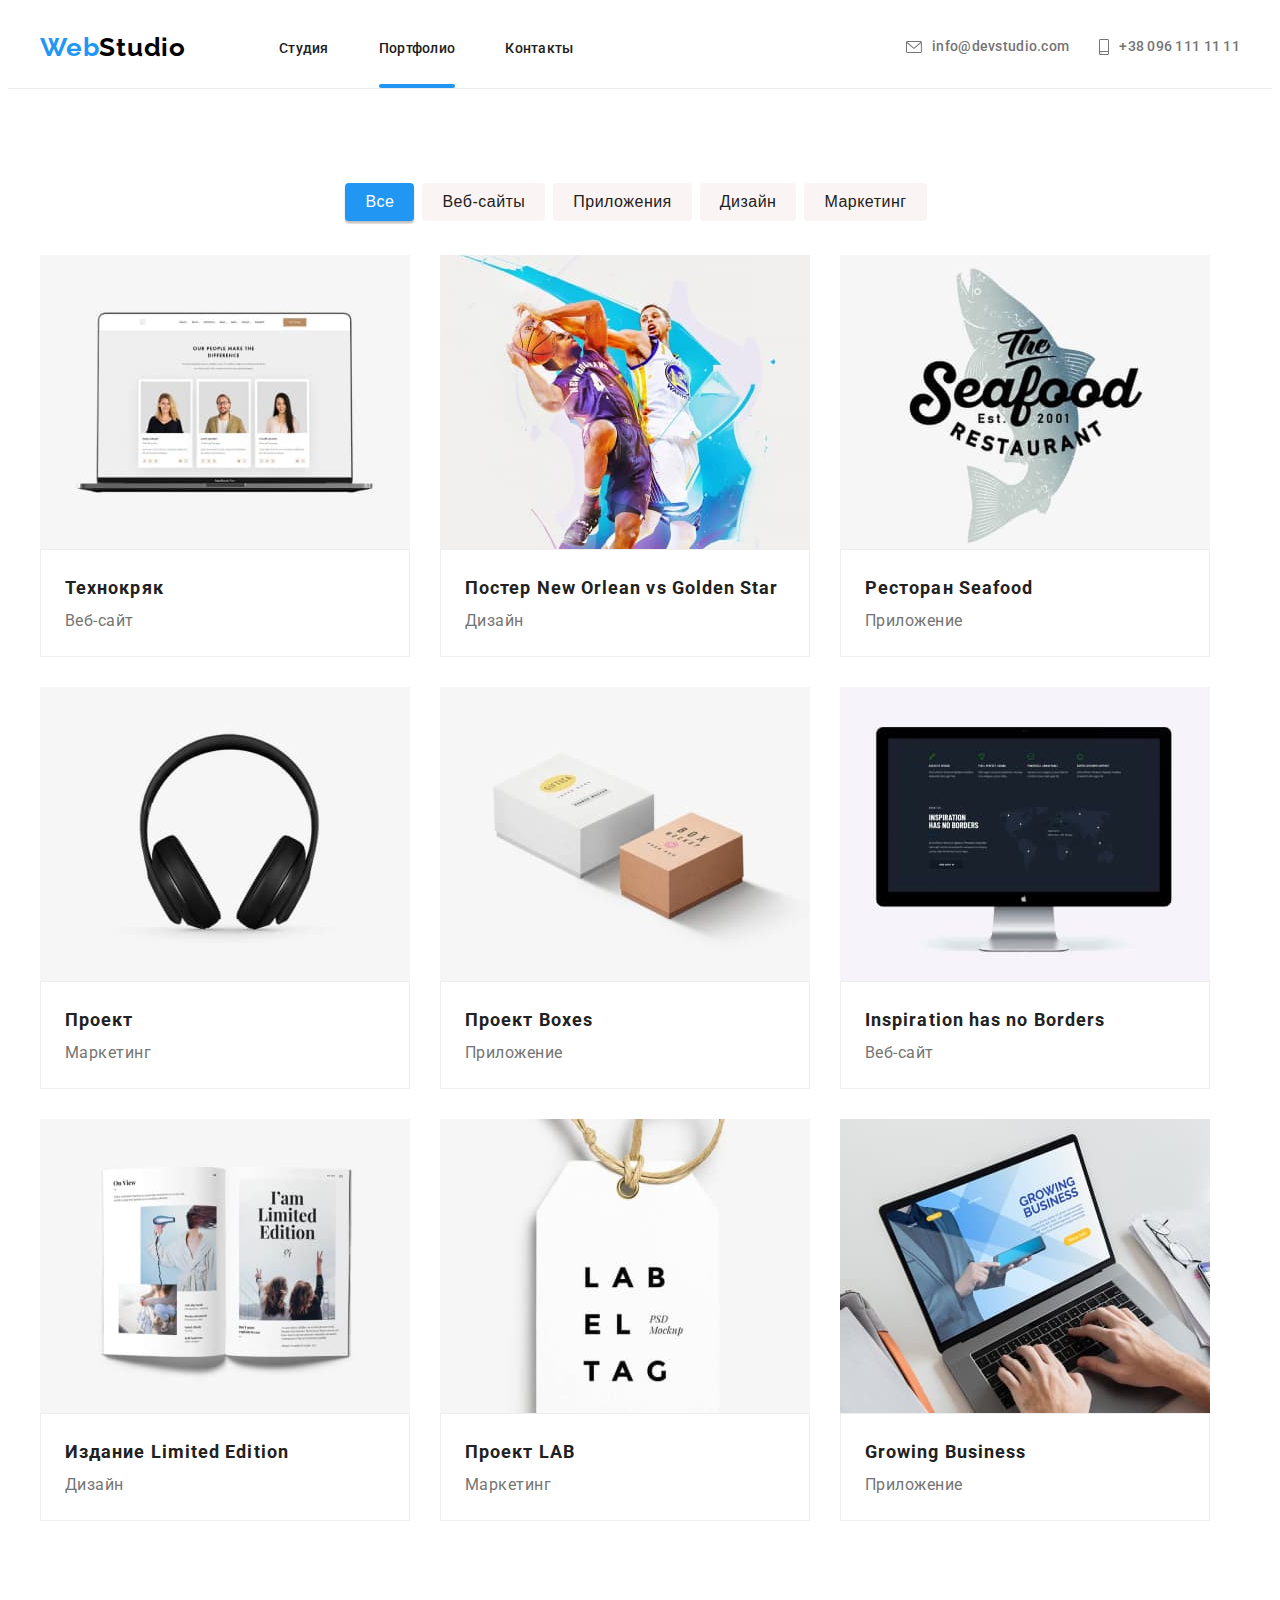
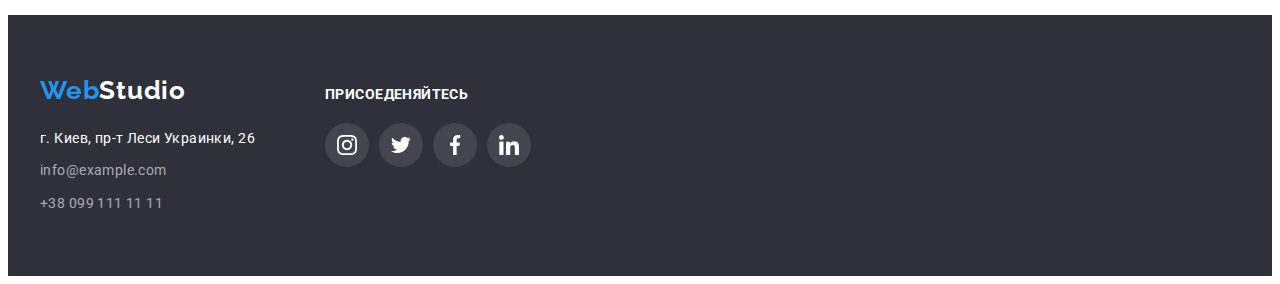
==== portfolio.html @ 37f761b4 "1" ====
<!DOCTYPE html>
<html lang="ru">
  <head>
    <meta charset="UTF-8" />
    <meta http-equiv="X-UA-Compatible" content="IE=edge" />
    <meta name="viewport" content="width=device-width, initial-scale=1.0" />
    <title>Document</title>
    <link rel="preconnect" href="https://fonts.gstatic.com" />
    <link
      href="https://fonts.googleapis.com/css2?family=Raleway:wght@700&family=Roboto:wght@400;500;700;900&display=swap"
      rel="stylesheet"
    />
    <link
      rel="stylesheet"
      href="https://cdnjs.cloudflare.com/ajax/libs/modern-normalize/1.0.0/modern-normalize.min.css"
      integrity="sha512-ISS7cAi1PEhQ8jnbJpJZMd29NlhNj4AWYyLOSp2CE/CsHxTCu+r+t0D2yoJudVrd0/8fTVPUVDzY5Tvli75u/g=="
      crossorigin="anonymous"
    />
    <link rel="stylesheet" href="./css/styles.css" />
  </head>
  <body>
    <!-- Header section-->
    <header class="header">
      <div class="container hearder-container">
        <nav class="navigation">
          <a class="logo link" href="./index.html">Web<span class="logo-color">Studio</span></a>
          <ul class="menu list">
            <li class="menu-item">
              <a class="menu-link link" href="./index.html">Студия</a>
            </li>
            <li class="menu-item">
              <a class="menu-link link current" href="./portfolio.html"> Портфолио </a>
            </li>
            <li class="menu-item">
              <a class="menu-link link" href="#">Контакты</a>
            </li>
          </ul>
        </nav>
        <ul class="contact-list list">
          <li class="contact-list-item">
            <a class="contact-link link" href="mailto:info@devstudio.com">
              <svg class="contact-mail-icon">
                <use href="./images/sprite.svg#icon-mail"></use>
              </svg>
              info@devstudio.com</a
            >
          </li>
          <li class="contact-list-item">
            <a class="contact-link link" href="tel:+380961111111">
              <svg class="contact-phone-icon">
                <use href="./images/sprite.svg#icon-phone"></use>
              </svg>
              +38 096 111 11 11</a
            >
          </li>
        </ul>
      </div>
    </header>
    <!-- Main section-->
    <main>
      <section class="section">
        <div class="container">
          <ul class="menu-button-list list">
            <li class="menu-button-list-item">
              <button type="button" autofocus class="menu-button">Все</button>
            </li>
            <li class="menu-button-list-item">
              <button type="button" class="menu-button">Веб-сайты</button>
            </li>
            <li class="menu-button-list-item">
              <button type="button" class="menu-button">Приложения</button>
            </li>
            <li class="menu-button-list-item">
              <button type="button" class="menu-button">Дизайн</button>
            </li>
            <li class="menu-button-list-item">
              <button type="button" class="menu-button">Маркетинг</button>
            </li>
          </ul>
          <ul class="list-web-design list">
            <li class="list-web-design-item">
              <div class="list-web-container-wrapper">
                <img src="./images/portfolio/img.jpg" alt="" width="370" height="294" />
                <p class="list-web-design-overlay">
                  Технокряк это современная площадка распространения коронавируса. Компании
                  используют эту платформу для цифрового шпионажа и атак на защищённые сервера
                  конкурентов.
                </p>
              </div>
              <div class="list-web-design-div">
                <h3 class="link-title-pf">Технокряк</h3>
                <p class="link-subtitle-pf">Веб-сайт</p>
              </div>
            </li>
            <li class="list-web-design-item">
              <div class="list-web-container-wrapper">
                <img src="./images/portfolio/img-1.jpg" alt="" width="370" height="294" />
                <p class="list-web-design-overlay">
                  Lorem ipsum dolor sit amet, consectetur adipiscing elit, sed do eiusmod tempor
                  incididunt ut labore et dolore magna aliqua. Ut enim ad minim veniam, quis nostrud
                  exercitation ullamco laboris nisi ut aliquip ex ea commodo consequat. Duis aute
                  irure dolor in reprehenderit in voluptate velit esse cillum dolore eu fugiat nulla
                  pariatur. Excepteur sint occaecat cupidatat non proident, sunt in culpa qui
                  officia deserunt mollit anim id est laborum.
                </p>
              </div>

              <div class="list-web-design-div">
                <h3 class="link-title-pf">Постер New Orlean vs Golden Star</h3>
                <p class="link-subtitle-pf">Дизайн</p>
              </div>
            </li>
            <li class="list-web-design-item">
              <div class="list-web-container-wrapper">
                <img src="./images/portfolio/img-2.jpg" alt="" width="370" height="294" />
                <p class="list-web-design-overlay">
                  Lorem ipsum dolor sit amet, consectetur adipiscing elit, sed do eiusmod tempor
                  incididunt ut labore et dolore magna aliqua. Ut enim ad minim veniam, quis nostrud
                  exercitation ullamco laboris nisi ut aliquip ex ea commodo consequat. Duis aute
                  irure dolor in reprehenderit in voluptate velit esse cillum dolore eu fugiat nulla
                  pariatur. Excepteur sint occaecat cupidatat non proident, sunt in culpa qui
                  officia deserunt mollit anim id est laborum.
                </p>
              </div>

              <div class="list-web-design-div">
                <h3 class="link-title-pf">Ресторан Seafood</h3>
                <p class="link-subtitle-pf">Приложение</p>
              </div>
            </li>
            <li class="list-web-design-item">
              <div class="list-web-container-wrapper">
                <img src="./images/portfolio/img-3.jpg" alt="" width="370" height="294" />
                <p class="list-web-design-overlay">
                  Lorem ipsum dolor sit amet, consectetur adipiscing elit, sed do eiusmod tempor
                  incididunt ut labore et dolore magna aliqua. Ut enim ad minim veniam, quis nostrud
                  exercitation ullamco laboris nisi ut aliquip ex ea commodo consequat. Duis aute
                  irure dolor in reprehenderit in voluptate velit esse cillum dolore eu fugiat nulla
                  pariatur. Excepteur sint occaecat cupidatat non proident, sunt in culpa qui
                  officia deserunt mollit anim id est laborum.
                </p>
              </div>

              <div class="list-web-design-div">
                <h3 class="link-title-pf">Проект</h3>
                <p class="link-subtitle-pf">Маркетинг</p>
              </div>
            </li>
            <li class="list-web-design-item">
              <div class="list-web-container-wrapper">
                <img src="./images/portfolio/img-4.jpg" alt="" width="370" height="294" />
                <p class="list-web-design-overlay">
                  Lorem ipsum dolor sit amet, consectetur adipiscing elit, sed do eiusmod tempor
                  incididunt ut labore et dolore magna aliqua. Ut enim ad minim veniam, quis nostrud
                  exercitation ullamco laboris nisi ut aliquip ex ea commodo consequat. Duis aute
                  irure dolor in reprehenderit in voluptate velit esse cillum dolore eu fugiat nulla
                  pariatur. Excepteur sint occaecat cupidatat non proident, sunt in culpa qui
                  officia deserunt mollit anim id est laborum.
                </p>
              </div>

              <div class="list-web-design-div">
                <h3 class="link-title-pf">Проект Boxes</h3>
                <p class="link-subtitle-pf">Приложение</p>
              </div>
            </li>
            <li class="list-web-design-item">
              <div class="list-web-container-wrapper">
                <img src="./images/portfolio/img-5.jpg" alt="" width="370" height="294" />
                <p class="list-web-design-overlay">
                  Lorem ipsum dolor sit amet, consectetur adipiscing elit, sed do eiusmod tempor
                  incididunt ut labore et dolore magna aliqua. Ut enim ad minim veniam, quis nostrud
                  exercitation ullamco laboris nisi ut aliquip ex ea commodo consequat. Duis aute
                  irure dolor in reprehenderit in voluptate velit esse cillum dolore eu fugiat nulla
                  pariatur. Excepteur sint occaecat cupidatat non proident, sunt in culpa qui
                  officia deserunt mollit anim id est laborum.
                </p>
              </div>

              <div class="list-web-design-div">
                <h3 class="link-title-pf">Inspiration has no Borders</h3>
                <p class="link-subtitle-pf">Веб-сайт</p>
              </div>
            </li>
            <li class="list-web-design-item">
              <div class="list-web-container-wrapper">
                <img src="./images/portfolio/img-6.jpg" alt="" width="370" height="294" />
                <p class="list-web-design-overlay">
                  Lorem ipsum dolor sit amet, consectetur adipiscing elit, sed do eiusmod tempor
                  incididunt ut labore et dolore magna aliqua. Ut enim ad minim veniam, quis nostrud
                  exercitation ullamco laboris nisi ut aliquip ex ea commodo consequat. Duis aute
                  irure dolor in reprehenderit in voluptate velit esse cillum dolore eu fugiat nulla
                  pariatur. Excepteur sint occaecat cupidatat non proident, sunt in culpa qui
                  officia deserunt mollit anim id est laborum.
                </p>
              </div>

              <div class="list-web-design-div">
                <h3 class="link-title-pf">Издание Limited Edition</h3>
                <p class="link-subtitle-pf">Дизайн</p>
              </div>
            </li>
            <li class="list-web-design-item">
              <div class="list-web-container-wrapper">
                <img src="./images/portfolio/img-7.jpg" alt="" width="370" height="294" />
                <p class="list-web-design-overlay">
                  Lorem ipsum dolor sit amet, consectetur adipiscing elit, sed do eiusmod tempor
                  incididunt ut labore et dolore magna aliqua. Ut enim ad minim veniam, quis nostrud
                  exercitation ullamco laboris nisi ut aliquip ex ea commodo consequat. Duis aute
                  irure dolor in reprehenderit in voluptate velit esse cillum dolore eu fugiat nulla
                  pariatur. Excepteur sint occaecat cupidatat non proident, sunt in culpa qui
                  officia deserunt mollit anim id est laborum.
                </p>
              </div>

              <div class="list-web-design-div">
                <h3 class="link-title-pf">Проект LAB</h3>
                <p class="link-subtitle-pf">Маркетинг</p>
              </div>
            </li>
            <li class="list-web-design-item">
              <div class="list-web-container-wrapper">
                <img src="./images/portfolio/img-8.jpg" alt="" width="370" height="294" />
                <p class="list-web-design-overlay">
                  Lorem ipsum dolor sit amet, consectetur adipiscing elit, sed do eiusmod tempor
                  incididunt ut labore et dolore magna aliqua. Ut enim ad minim veniam, quis nostrud
                  exercitation ullamco laboris nisi ut aliquip ex ea commodo consequat. Duis aute
                  irure dolor in reprehenderit in voluptate velit esse cillum dolore eu fugiat nulla
                  pariatur. Excepteur sint occaecat cupidatat non proident, sunt in culpa qui
                  officia deserunt mollit anim id est laborum.
                </p>
              </div>

              <div class="list-web-design-div">
                <h3 class="link-title-pf">Growing Business</h3>
                <p class="link-subtitle-pf">Приложение</p>
              </div>
            </li>
          </ul>
        </div>
      </section>
    </main>
    <!--Footer section-->
    <footer class="footer-section">
      <div class="footer-section-container container">
        <div class="footer-address-container">
          <a class="logo link list" href="index.html">Web<span class="logo-color2">Studio</span></a>
          <ul class="address-footer-list list">
            <li class="address-footer-item">
              <a
                class="address-google-link link"
                href="https://goo.gl/maps/9RANrHbjVhPCw5Ut9"
                target="_blank"
                rel="noopener noreferrer"
                >г. Киев, пр-т Леси Украинки, 26</a
              >
            </li>
            <li class="address-footer-item">
              <a class="address-footer-link link" href="mailto:info@example.com"
                >info@example.com</a
              >
            </li>
            <li class="address-footer-item">
              <a class="address-footer-link link" href="tel:+380991111111">+38 099 111 11 11</a>
            </li>
          </ul>
        </div>
        <div class="footer-social-container">
          <!-------------------------------Joinsection-->
          <h2 class="social-title">Присоеденяйтесь</h2>
          <ul class="social-list list">
            <li class="join-social-item">
              <a href="" class="social-link">
                <svg class="join-social-icon">
                  <use href="./images/sprite.svg#icon-instagram"></use>
                </svg>
              </a>
            </li>
            <li class="join-social-item">
              <a href="" class="social-link">
                <svg class="join-social-icon">
                  <use href="./images/sprite.svg#icon-twitter"></use>
                </svg>
              </a>
            </li>
            <li class="join-social-item">
              <a href="" class="social-link">
                <svg class="join-social-icon">
                  <use href="./images/sprite.svg#icon-facebook"></use>
                </svg>
              </a>
            </li>
            <li class="join-social-item">
              <a href="" class="social-link">
                <svg class="join-social-icon">
                  <use href="./images/sprite.svg#icon-linkedin"></use>
                </svg>
              </a>
            </li>
          </ul>
        </div>
      </div>
    </footer>
  </body>
</html>
---- css/styles.css ----
:root {
  --accent-color: #212121;
  --accent-color2: #2196f3;
  --accent-color3: #757575;
  --accent-color4: #ffffff;
  --hover-color: #2196f3;
  --title-color: #212121;
  --subtitle-color: #757575;
  --hero-button-color: #188ce8;
  --background-color: #faf4f4;
  --background-footer: #2f303a;
  --team-list-background-color: #ffffff;
  --svg-icon-color: #b8b0af;
  --border-web-color: #eeeeee;
  --border-bottom: #ececec;
  --modal-bck-color: #ffffff;
}

h1,
h2,
h3,
h4,
h5,
h6,
p {
  margin-top: 0;
  margin-bottom: 0;
}

ul,
ul {
  margin-top: 0;
  margin-bottom: 0;
  padding-left: 0;
}

img {
  display: block;
}

.list {
  list-style: none;
}

.link {
  text-decoration: none;
}

body {
  font-family: 'Roboto', sans-serif;
  color: var(--accent-color);
}

.container {
  width: 1200px;
  padding-left: 15px;
  padding-right: 15px;
  margin: 0 auto;
}

.section {
  padding-top: 94px;
  padding-bottom: 94px;
}

/*----------------MASTERS-------------*/

/* Header Section */

.header {
  padding-top: 24px;
  padding-bottom: 25px;
  border-bottom: 1px solid #ececec;
}

.hearder-container {
  display: flex;
  align-items: center;
  justify-content: space-between;
}

.navigation {
  display: flex;
}

.logo {
  font-family: 'Raleway', sans-serif;
  font-weight: 700;
  font-size: 26px;
  line-height: 1.19;
  letter-spacing: 0.03em;
  color: #2196f3;
}

.menu {
  display: flex;
  align-items: center;
  margin-left: 93px;
}

.menu-item:not(:last-child) {
  margin-right: 50px;
}

.menu-link {
  font-weight: 500;
  font-size: 14px;
  line-height: 1.14;
  letter-spacing: 0.02em;
  color: var(--accent-color);
  transition: color 250ms cubic-bezier(0.4, 0, 0.2, 1);
  padding-top: 32px;
  padding-bottom: 32px;
}

.menu-link:hover,
.menu-link:focus {
  color: var(--hover-color);
}

.contact-list {
  display: flex;
  align-items: center;
}

.contact-link {
  font-weight: 500;
  font-size: 14px;
  line-height: 1.14;
  letter-spacing: 0.02em;
  color: var(--accent-color3);
  display: flex;
  align-items: center;
  transition: color 250ms cubic-bezier(0.4, 0, 0.2, 1);
}

.contact-link:hover,
.contact-link:focus {
  color: var(--hover-color);
}

.contact-mail-icon {
  width: 16px;
  height: 12px;
  margin-right: 10px;
  fill: #757575;
  transition: fill 250ms cubic-bezier(0.4, 0, 0.2, 1);
}

.contact-phone-icon {
  width: 10px;
  height: 16px;
  margin-left: 30px;
  margin-right: 10px;
  fill: #757575;
  transition: fill 250ms cubic-bezier(0.4, 0, 0.2, 1);
}

.contact-link:hover .contact-mail-icon,
.contact-link:focus .contact-mail-icon,
.contact-link:hover .contact-phone-icon,
.contact-link:focus .contact-phone-icon {
  fill: currentColor;
}

/* Header end*/

/* Hero section */

.hero-section {
  padding-top: 200px;
  padding-bottom: 200px;
  align-items: center;
  background-image: linear-gradient(rgba(47, 48, 58, 0.4), rgba(47, 48, 58, 0.4)),
    url(../images/hero/hero.jpg);
  background-size: cover;
  max-width: 1600px;
  margin: 0 auto;
}

.flex-hero-section {
  display: flex;
  flex-direction: column;
}

.hero-section-title {
  font-weight: 900;
  font-size: 44px;
  line-height: 1.36;
  text-align: center;
  letter-spacing: 0.06em;
  text-transform: uppercase;
  color: var(--accent-color4);
  margin-bottom: 30px;
}

.hero-section-button {
  width: 200px;
  height: 50px;
  border-radius: 4px;
  font-weight: 700;
  font-size: 16px;
  line-height: 1.87;
  letter-spacing: 0.06em;
  cursor: pointer;
  background-color: var(--hover-color);
  color: var(--accent-color4);
  border: none;
  align-self: center;
  transition: background-color 250ms cubic-bezier(0.4, 0, 0.2, 1);
}

.hero-section-button:hover,
.hero-section-button:focus {
  background-color: #188ce8;
  color: var(--accent-color4);
}

/* Hero section end*/

/* Info section */

.info-setcion-list {
  display: flex;
  justify-content: space-between;
}

.info-section-svg-background {
  width: 270px;
  height: 120px;
  background-color: var(--background-color);
  margin-bottom: 30px;
}

.info-section-img {
  width: 70px;
  height: 70px;
  margin-left: 100px;
  margin-top: 25px;
}

.info-setion-title {
  font-size: 14px;
  line-height: 1.14;
  letter-spacing: 0.03em;
  text-transform: uppercase;
  color: var(--title-color);
  margin-bottom: 10px;
}

.info-section-subtitle {
  font-size: 14px;
  line-height: 1.71;
  letter-spacing: 0.03em;
  color: var(--subtitle-color);
  max-width: 270px;
}

/* Info section end */

/* About section */

.about-section {
  padding-bottom: 94px;
}

.heading2-title {
  font-size: 36px;
  line-height: 1.16;
  text-align: center;
  letter-spacing: 0.03em;
  color: var(--title-color);
  margin-bottom: 50px;
}

.about-section-list {
  display: flex;
  flex-wrap: wrap;
  justify-content: space-between;
}

.about-section-wrapper {
  position: relative;
  display: flex;
  align-items: flex-end;
}

.about-section-subtitle {
  position: absolute;
  width: 370px;
  height: 70px;
  padding: 27px 0 27px 0;
  font-weight: 700;
  font-size: 14px;
  line-height: 16px;
  text-align: center;
  letter-spacing: 0.03em;
  text-transform: uppercase;
  background-color: rgb(47, 48, 58, 0.8);
  color: var(--accent-color4);
}

/* About section end */

/*Team section */

.team-section {
  background: var(--background-color);
}

.team-list {
  display: flex;
  margin-left: -30px;
  margin-top: -30px;
  flex-wrap: wrap;
}

.team-list-item {
  flex-basis: calc((100% - 120px) / 4);
  margin-left: 30px;
  margin-top: 30px;
  box-shadow: 0px 1px 3px rgba(0, 0, 0, 0.12), 0px 1px 1px rgba(0, 0, 0, 0.14),
    0px 2px 1px rgba(0, 0, 0, 0.2);
  border-radius: 0px 0px 4px 4px;
  background-color: var(--team-list-background-color);
}

.team-section-title {
  font-weight: 500;
  font-size: 16px;
  line-height: 1.18;
  text-align: center;
  letter-spacing: 0.03em;
  color: var(--title-color);
  margin-top: 30px;
  margin-bottom: 10px;
}

.team-section-subtitle {
  font-size: 16px;
  line-height: 1.18;
  text-align: center;
  letter-spacing: 0.03em;
  color: var(--subtitle-color);
  margin-bottom: 30px;
}

.team-section-list {
  display: flex;
  justify-content: center;
  margin-bottom: 30px;
}

.team-section-list-item:not(:last-child) {
  margin-right: 10px;
}

.team-section-sociallink {
  display: flex;
  justify-content: center;
  align-items: center;
  width: 44px;
  height: 44px;
  border-radius: 50%;
  transition: background-color 250ms cubic-bezier(0.4, 0, 0.2, 1);
}

.team-section-svg-item {
  width: 20px;
  height: 20px;
  fill: var(--svg-icon-color);
}

.team-section-sociallink:hover,
.team-section-sociallink:focus {
  background-color: var(--hover-color);
}

.team-section-sociallink:hover .team-section-svg-item,
.team-section-sociallink:focus .team-section-svg-item {
  fill: var(--accent-color4);
}

/*Team section end*/

/*Regular customers*/

.regular-list {
  display: flex;
  justify-content: space-between;
}

.regular-list-link {
  display: flex;
  justify-content: center;
  align-items: center;
  width: 170px;
  height: 92px;
  border: 1px solid var(--svg-icon-color);
  box-sizing: border-box;
  border-radius: 4px;
  transition: border 250ms cubic-bezier(0.4, 0, 0.2, 1);
}

.regular-customers-icon {
  fill: var(--svg-icon-color);
  width: 107px;
  height: 60px;
  transition: fill 250ms cubic-bezier(0.4, 0, 0.2, 1);
}

.regular-list-link:hover,
.regular-list-link:focus {
  border: 1px solid var(--hover-color);
}

.regular-list-link:hover .regular-customers-icon,
.regular-list-link:focus .regular-customers-icon {
  fill: var(--hover-color);
}
/*Footer section */

.footer-section {
  display: flex;
  background-color: var(--background-footer);
  padding-top: 60px;
  padding-bottom: 60px;
  margin: 0 auto;
}

.address-footer-list {
  margin-top: 20px;
}

.address-footer-item {
  margin-top: 9px;
}

.address-google-link {
  font-style: normal;
  font-weight: normal;
  font-size: 14px;
  line-height: 24px;
  letter-spacing: 0.03em;
  color: var(--accent-color4);
  transition: color 250ms cubic-bezier(0.4, 0, 0.2, 1);
}

.address-footer-link {
  font-style: normal;
  font-weight: 400;
  font-size: 14px;
  line-height: 1.71;
  letter-spacing: 0.03em;
  color: rgba(255, 255, 255, 0.6);
  transition: color 250ms cubic-bezier(0.4, 0, 0.2, 1);
}

.address-footer-link:hover,
.address-footer-link:focus {
  color: var(--hover-color);
}

.address-google-link:hover,
.address-google-link:focus {
  color: var(--hover-color);
}

.footer-social-container {
  margin-left: 70px;
}

.social-title {
  font-weight: 700;
  font-size: 14px;
  line-height: 1.14;
  letter-spacing: 0.03em;
  text-transform: uppercase;
  color: var(--accent-color4);
  margin-bottom: 20px;
}

.social-list {
  display: flex;
}

.join-social-item:not(:last-child) {
  margin-right: 10px;
}

.social-link {
  display: flex;
  justify-content: center;
  align-items: center;
  width: 44px;
  height: 44px;
  border-radius: 50%;
  background-color: rgb(255, 2555, 255, 0.1);
  transition: background-color 250ms cubic-bezier(0.4, 0, 0.2, 1);
}

.join-social-icon {
  width: 20px;
  height: 20px;
  fill: var(--accent-color4);
}

.social-link:hover,
.social-link:focus {
  background-color: var(--hover-color);
}

.footer-section-container {
  display: flex;
  align-items: baseline;
}

/*text-color*/

.current {
  position: relative;
}

.current::after {
  position: absolute;
  display: block;
  content: '';
  left: 0;
  bottom: 0;
  width: 100%;
  height: 4px;
  background: #2196f3;
  border-radius: 2px;
}

.logo-color {
  color: #000000;
}

.logo-color2 {
  color: #ffffff;
}

.button-rgb {
  background-color: #2196f3;
  color: #ffffff;
}

/*------------PORTFOLIO SECTION--------*/

/*Button section*/

.menu-button-list {
  display: flex;
  justify-content: center;
  margin-bottom: 34px;
}

.menu-button-list-item {
  margin-right: 8px;
}

.menu-button {
  height: 38px;
  font-weight: 500;
  font-size: 16px;
  text-align: center;
  letter-spacing: 0.03em;
  color: var(--accent-color);
  cursor: pointer;
  border-radius: 4px;
  border: none;
  background-color: var(--background-color);
  padding: 0 20px 0 20px;
  outline: none;
  transition: background-color 250ms cubic-bezier(0.4, 0, 0.2, 1);
}

.list-web-design {
  display: flex;
  flex-wrap: wrap;
  margin-top: -30px;
  margin-left: -30px;
}

.list-web-design-item {
  flex-basis: calc((100% - 90px) / 3);
  margin-top: 30px;
  margin-left: 30px;
  max-width: 370px;
}

.list-web-container-wrapper {
  position: relative;
  overflow: hidden;
}

.list-web-design-overlay {
  font-size: 18px;
  line-height: 1.55;
  letter-spacing: 0.03em;
  position: absolute;
  top: 0;
  left: 0;
  width: 100%;
  height: 100%;
  padding: 63px 24px 0 24px;
  color: var(--accent-color4);
  background-color: rgb(33, 150, 243, 0.9);
  overflow: auto;
  transform: translateY(100%);
  transition: transform 250ms cubic-bezier(0.4, 0, 0.2, 1);
}

.list-web-design-item:hover .list-web-design-overlay,
.list-web-design-item:focus .list-web-design-overlay {
  transform: translateY(0%);
}

.list-web-design-div {
  border: 1px solid var(--border-web-color);
  box-sizing: border-box;
  padding: 20px 24px;
}

.list-web-design-item:hover,
.list-web-design-item:focus {
  box-shadow: 0px 4px 4px rgba(0, 0, 0, 0.25);
}

.menu-button:hover,
.menu-button:focus {
  background-color: var(--hover-color);
  color: var(--accent-color4);
  box-shadow: 0px 3px 1px rgba(0, 0, 0, 0.1), 0px 1px 2px rgba(0, 0, 0, 0.08),
    0px 2px 2px rgba(0, 0, 0, 0.12);
}

/*Link section*/
.link-title-pf {
  font-weight: 700;
  font-size: 18px;
  line-height: 2;
  letter-spacing: 0.06em;
  color: var(--title-color);
}

.link-subtitle-pf {
  font-weight: 400;
  font-size: 16px;
  line-height: 1.88;
  letter-spacing: 0.03em;
  color: var(--subtitle-color);
}

/*------------------SVG SECTION------------------*/

/*------------------Modal window*----------------------*/

.backdrop {
  position: fixed;
  top: 0;
  left: 0;
  width: 100%;
  height: 100%;
  background-color: rgb(0, 0, 0, 0.5);
  z-index: 100;
  transition: opacity 250ms linear, visibility 250ms linear;
}

.is-hidden {
  opacity: 0;
  visibility: hidden;
  pointer-events: none;
}

.modal {
  position: fixed;
  top: 50%;
  left: 50%;
  transform: translate(-50%, -50%);
  width: 528px;
  height: 580px;
  background-color: var(--modal-bck-color);
}

.modal-close-btn {
  position: absolute;
  top: 8px;
  right: 8px;
  width: 30px;
  height: 30px;
  background-color: transparent;
  border: 1px solid rgba(0, 0, 0, 0.1);
  box-sizing: border-box;
  padding: 0;
  cursor: pointer;
  border-radius: 50%;
}

.modal-close-svg {
  width: 11px;
  height: 11px;
}
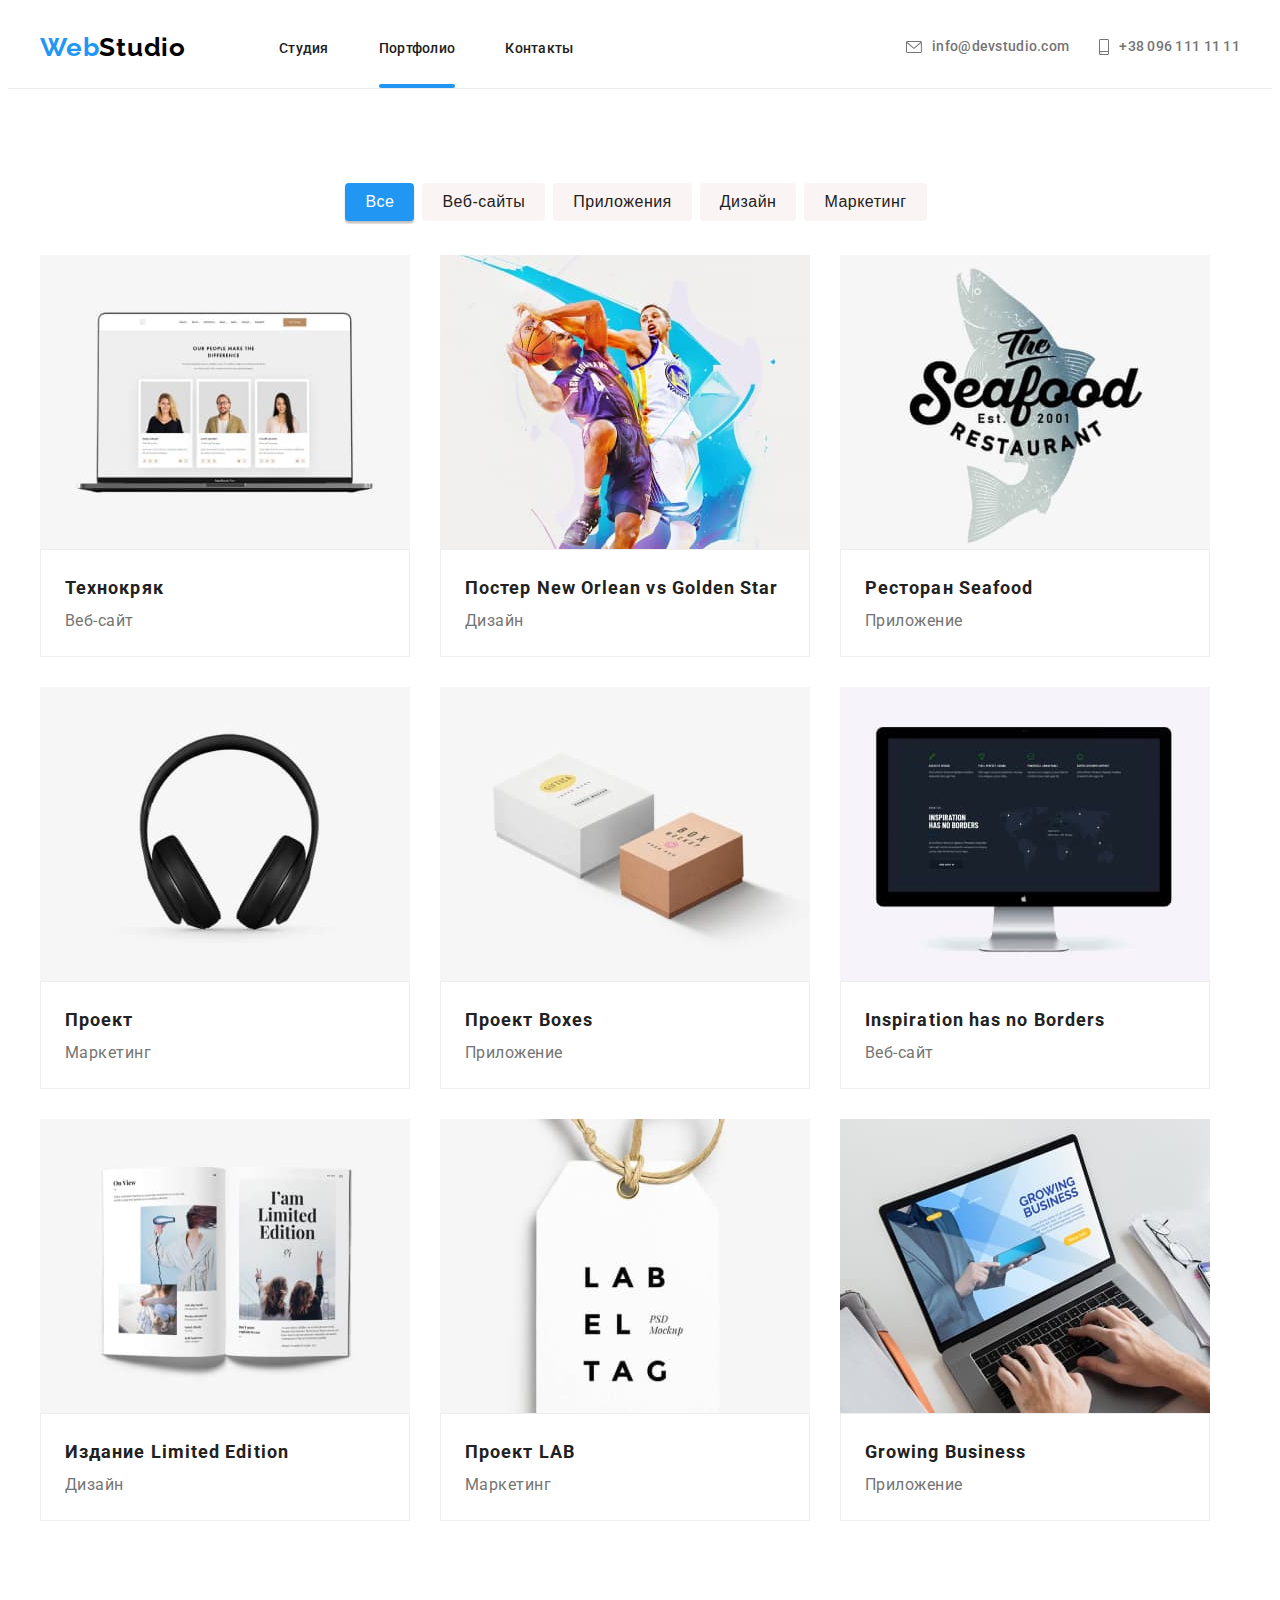
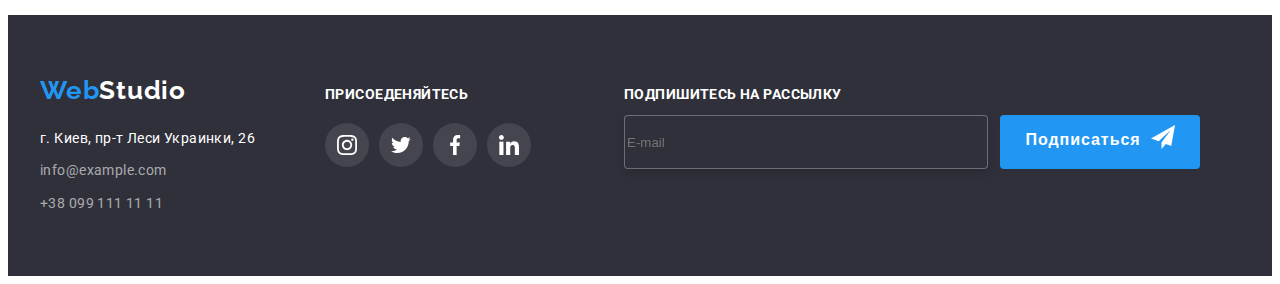
==== commit 090aa484: "back" ====
--- a/portfolio.html
+++ b/portfolio.html
@@ -299,6 +299,22 @@
             </li>
           </ul>
         </div>
+        <div class="e-mail-container">
+          <h2 class="e-mail-section-title">Подпишитесь на рассылку</h2>
+          <form action="#" class="e-mail-form">
+            <div class="e-mail-form-wrapper">
+              <label for="">
+                <input type="email" class="footer-form-input" placeholder="E-mail" />
+              </label>
+              <button type="submit" class="footer-form-btn">
+                <p class="e-mail-form-btn-subtitle">Подписаться</p>
+                <svg class="e-mail-section-icon">
+                  <use href="../images/sprite.svg#icon-send"></use>
+                </svg>
+              </button>
+            </div>
+          </form>
+        </div>
       </div>
     </footer>
   </body>
--- a/css/styles.css
+++ b/css/styles.css
@@ -515,6 +515,66 @@
   align-items: baseline;
 }
 
+.e-mail-container {
+  margin-left: 93px;
+}
+
+.e-mail-section-title {
+  font-weight: bold;
+  font-size: 14px;
+  line-height: 1.14px;
+  letter-spacing: 0.03em;
+  text-transform: uppercase;
+  color: #ffffff;
+  margin-bottom: 20px;
+}
+
+.footer-form-input {
+  width: 358px;
+  height: 50px;
+  color: rgba(255, 255, 255, 0.6);
+  background-color: #2f303a;
+  border: 1px solid rgba(255, 255, 255, 0.3);
+  filter: drop-shadow(0px 4px 4px rgba(0, 0, 0, 0.15));
+  border-radius: 4px;
+  outline: none;
+  margin-right: 12px;
+}
+
+.e-mail-form-wrapper {
+  display: flex;
+}
+
+.footer-form-btn {
+  display: flex;
+  justify-content: center;
+  width: 200px;
+  padding-top: 10px;
+  padding-bottom: 10px;
+  border-radius: 4px;
+  font-weight: 700;
+  font-size: 16px;
+  line-height: 1.87;
+  letter-spacing: 0.06em;
+  cursor: pointer;
+  background-color: var(--hover-color);
+  color: var(--accent-color4);
+  border: none;
+  transition: background-color 250ms cubic-bezier(0.4, 0, 0.2, 1);
+}
+
+.footer-form-btn:hover,
+.footer-form-btn:focus {
+  background-color: #188ce8;
+  color: var(--accent-color4);
+}
+
+.e-mail-section-icon {
+  width: 24px;
+  height: 24px;
+  margin-left: 10px;
+}
+
 /*text-color*/
 
 .current {
@@ -680,8 +740,9 @@
   left: 50%;
   transform: translate(-50%, -50%);
   width: 528px;
-  height: 580px;
+  height: 581px;
   background-color: var(--modal-bck-color);
+  padding: 40px;
 }
 
 .modal-close-btn {
@@ -702,3 +763,129 @@
   width: 11px;
   height: 11px;
 }
+
+.modal-form {
+  display: flex;
+  flex-direction: column;
+}
+
+.modal-form-head {
+  font-weight: 700;
+  font-size: 20px;
+  line-height: 1.15px;
+  text-align: center;
+  letter-spacing: 0.03em;
+  color: #212121;
+  margin-bottom: 20px;
+}
+
+.modal-form-field {
+  padding-bottom: 10px;
+}
+
+.modal-form-input-wrapper {
+  position: relative;
+  display: block;
+  margin-top: 4px;
+}
+
+.modal-form-input {
+  width: 100%;
+  height: 40px;
+  border: 1px solid rgba(33, 33, 33, 0.2);
+  border-radius: 4px;
+  padding-left: 42px;
+}
+
+.modal-form-icon {
+  position: absolute;
+  top: 25%;
+  left: 15px;
+  transform: translate(-25%);
+  width: 18px;
+  height: 18px;
+}
+
+.modal-form-input:focus {
+  border-color: #188ce8;
+  outline: none;
+}
+
+.modal-form-input:focus + .modal-form-icon {
+  fill: #188ce8;
+}
+
+.modal-form-massage {
+  width: 100%;
+  height: 120px;
+  border: 1px solid rgba(33, 33, 33, 0.2);
+  border-radius: 4px;
+  resize: none;
+  padding: 12px 16px;
+  margin-top: 4px;
+}
+
+.modal-form-massage:focus {
+  border-color: #188ce8;
+  outline: none;
+}
+
+.modal-form-massage::placeholder {
+  color: rgb(117, 117, 117, 0.5);
+}
+
+.modal-form-checkbox-policy::before {
+  display: inline-block;
+  vertical-align: middle;
+  content: '';
+  width: 16px;
+  height: 15px;
+  border: 1px solid #212121;
+  cursor: pointer;
+  margin-right: 7px;
+}
+
+.modal-form-checkbox-policy {
+  font-weight: normal;
+  font-size: 14px;
+  line-height: 24px;
+  letter-spacing: 0.03em;
+}
+
+.modal-form-checkbox:checked + .modal-form-checkbox-policy::before {
+  background-image: url('../images/iconcheck.svg');
+}
+
+.visually-hidden {
+  position: absolute !important;
+  clip: rect(1px 1px 1px 1px); /* IE6, IE7 */
+  clip: rect(1px, 1px, 1px, 1px);
+  padding: 0 !important;
+  border: 0 !important;
+  height: 1px !important;
+  width: 1px !important;
+  overflow: hidden;
+}
+
+.modal-form-btn {
+  width: 200px;
+  height: 50px;
+  border-radius: 4px;
+  font-weight: 700;
+  font-size: 16px;
+  line-height: 1.87;
+  letter-spacing: 0.06em;
+  cursor: pointer;
+  background-color: var(--hover-color);
+  color: var(--accent-color4);
+  border: none;
+  align-self: center;
+  transition: background-color 250ms cubic-bezier(0.4, 0, 0.2, 1);
+  margin-top: 40px;
+}
+
+.modal-form-btn:hover,
+.modal-form-btn:focus {
+  background-color: #188ce8;
+  color: var(--accent-color4);
+}
